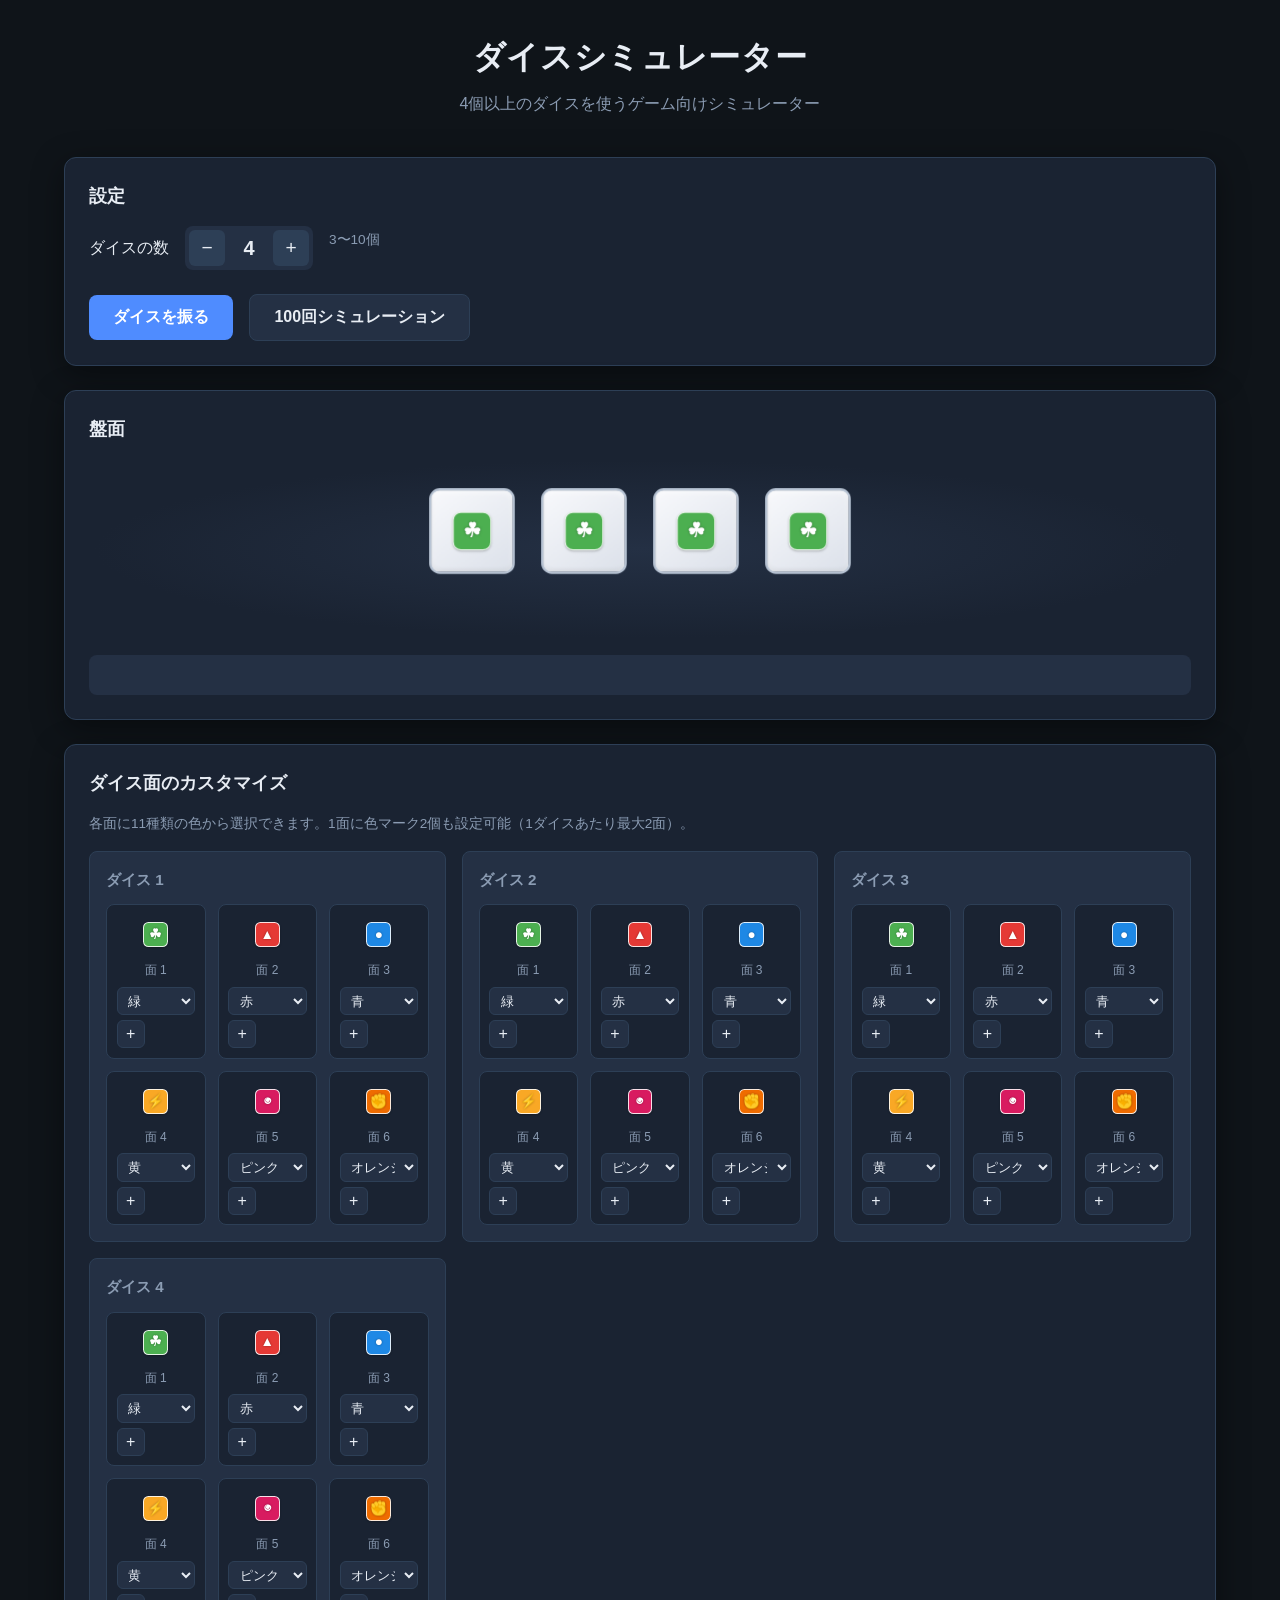
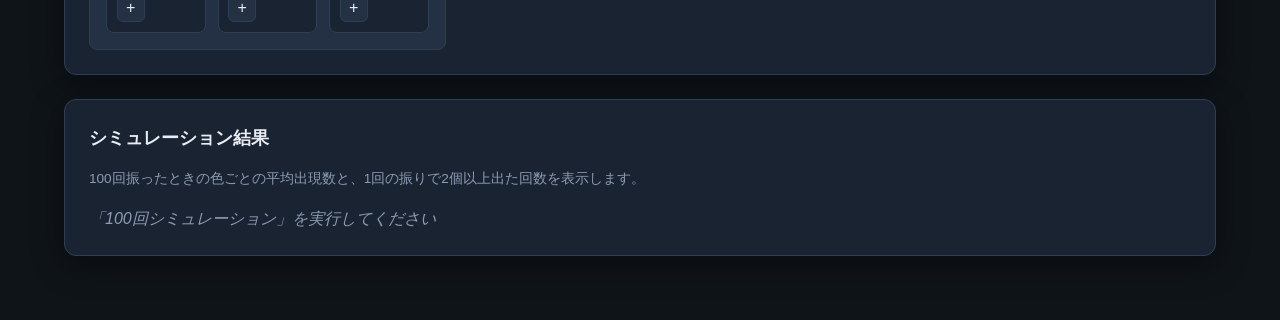
==== dev/pr-3/index.html @ c98450c9 "deploy: 8036ed8e3477fa24214ed1942aefc4ba9c5b0f12" ====
<!DOCTYPE html>
<html lang="ja">
<head>
  <meta charset="UTF-8">
  <meta name="viewport" content="width=device-width, initial-scale=1.0">
  <title>ダイスシミュレーター</title>
  <link rel="stylesheet" href="css/style.css">
</head>
<body>
  <div class="app">
    <header class="header">
      <h1>ダイスシミュレーター</h1>
      <p class="subtitle">4個以上のダイスを使うゲーム向けシミュレーター</p>
    </header>

    <main class="main">
      <section class="panel settings-panel">
        <h2>設定</h2>
        <div class="setting-row">
          <label for="dice-count">ダイスの数</label>
          <div class="dice-count-control">
            <button type="button" id="dice-count-minus" aria-label="ダイスを減らす">−</button>
            <output id="dice-count-display">4</output>
            <button type="button" id="dice-count-plus" aria-label="ダイスを増やす">+</button>
          </div>
          <span class="hint">3〜10個</span>
        </div>
        <button type="button" id="roll-btn" class="btn btn-primary">ダイスを振る</button>
        <button type="button" id="simulate-btn" class="btn btn-secondary">100回シミュレーション</button>
      </section>

      <section class="panel arena-panel">
        <h2>盤面</h2>
        <div id="dice-arena" class="dice-arena" aria-live="polite"></div>
        <div id="roll-result" class="roll-result"></div>
      </section>

      <section class="panel editor-panel">
        <h2>ダイス面のカスタマイズ</h2>
        <p class="hint">各面に11種類の色から選択できます。1面に色マーク2個も設定可能（1ダイスあたり最大2面）。</p>
        <div id="dice-editor" class="dice-editor"></div>
      </section>

      <section class="panel stats-panel">
        <h2>シミュレーション結果</h2>
        <p class="hint">100回振ったときの色ごとの平均出現数と、1回の振りで2個以上出た回数を表示します。</p>
        <div id="stats-content" class="stats-content">
          <p class="stats-placeholder">「100回シミュレーション」を実行してください</p>
        </div>
      </section>
    </main>
  </div>

  <script type="module" src="js/app.js"></script>
</body>
</html>
---- dev/pr-3/css/style.css ----
:root {
  --bg: #0f1419;
  --surface: #1a2332;
  --surface-2: #243044;
  --border: #2d3f56;
  --text: #e8edf4;
  --text-muted: #8b9cb3;
  --accent: #4f8cff;
  --accent-hover: #6ba0ff;
  --success: #3dd68c;
  --radius: 12px;
  --shadow: 0 8px 32px rgba(0, 0, 0, 0.4);
}

*,
*::before,
*::after {
  box-sizing: border-box;
  margin: 0;
  padding: 0;
}

body {
  font-family: 'Segoe UI', 'Hiragino Sans', 'Hiragino Kaku Gothic ProN', Meiryo, sans-serif;
  background: var(--bg);
  color: var(--text);
  line-height: 1.6;
  min-height: 100vh;
}

.app {
  max-width: 1200px;
  margin: 0 auto;
  padding: 2rem 1.5rem 4rem;
}

.header {
  text-align: center;
  margin-bottom: 2.5rem;
}

.header h1 {
  font-size: 2rem;
  font-weight: 700;
  letter-spacing: 0.02em;
}

.subtitle {
  color: var(--text-muted);
  margin-top: 0.5rem;
}

.main {
  display: flex;
  flex-direction: column;
  gap: 1.5rem;
}

.panel {
  background: var(--surface);
  border: 1px solid var(--border);
  border-radius: var(--radius);
  padding: 1.5rem;
  box-shadow: var(--shadow);
}

.panel h2 {
  font-size: 1.1rem;
  margin-bottom: 1rem;
  color: var(--text);
}

.hint {
  font-size: 0.85rem;
  color: var(--text-muted);
  margin-bottom: 1rem;
}

.setting-row {
  display: flex;
  align-items: center;
  gap: 1rem;
  margin-bottom: 1.25rem;
  flex-wrap: wrap;
}

.dice-count-control {
  display: flex;
  align-items: center;
  gap: 0.5rem;
  background: var(--surface-2);
  border-radius: 8px;
  padding: 0.25rem;
}

.dice-count-control button {
  width: 36px;
  height: 36px;
  border: none;
  background: var(--border);
  color: var(--text);
  border-radius: 6px;
  font-size: 1.2rem;
  cursor: pointer;
  transition: background 0.15s;
}

.dice-count-control button:hover:not(:disabled) {
  background: var(--accent);
}

.dice-count-control button:disabled {
  opacity: 0.35;
  cursor: not-allowed;
}

#dice-count-display {
  min-width: 2rem;
  text-align: center;
  font-size: 1.25rem;
  font-weight: 600;
}

.btn {
  border: none;
  border-radius: 8px;
  padding: 0.75rem 1.5rem;
  font-size: 1rem;
  font-weight: 600;
  cursor: pointer;
  transition: background 0.15s, transform 0.1s;
  margin-right: 0.75rem;
  margin-top: 0.25rem;
}

.btn:active:not(:disabled) {
  transform: scale(0.97);
}

.btn:disabled {
  opacity: 0.5;
  cursor: not-allowed;
}

.btn-primary {
  background: var(--accent);
  color: #fff;
}

.btn-primary:hover:not(:disabled) {
  background: var(--accent-hover);
}

.btn-secondary {
  background: var(--surface-2);
  color: var(--text);
  border: 1px solid var(--border);
}

.btn-secondary:hover:not(:disabled) {
  background: var(--border);
}

.btn-icon {
  width: 28px;
  height: 28px;
  border: 1px solid var(--border);
  background: var(--surface-2);
  color: var(--text);
  border-radius: 6px;
  cursor: pointer;
  font-size: 1rem;
  line-height: 1;
}

.btn-icon:hover {
  background: var(--border);
}

/* Dice arena */
.dice-arena {
  display: flex;
  flex-wrap: wrap;
  justify-content: center;
  gap: 2rem;
  min-height: 180px;
  padding: 2rem 1rem;
  perspective: 800px;
  background: radial-gradient(ellipse at center, var(--surface-2) 0%, var(--surface) 70%);
  border-radius: 8px;
}

.dice-wrapper {
  width: 80px;
  height: 80px;
  perspective: 600px;
}

.dice-cube {
  width: 100%;
  height: 100%;
  position: relative;
  transform-style: preserve-3d;
}

.dice-cube.is-rolling {
  animation: wobble 0.3s ease-in-out infinite alternate;
}

@keyframes wobble {
  from { filter: brightness(1); }
  to { filter: brightness(1.15); }
}

.dice-face {
  position: absolute;
  width: 80px;
  height: 80px;
  background: linear-gradient(145deg, #f8f9fc, #dce1ea);
  border: 2px solid #b8c4d4;
  border-radius: 10px;
  display: flex;
  align-items: center;
  justify-content: center;
  backface-visibility: hidden;
  box-shadow: inset 0 2px 6px rgba(255, 255, 255, 0.6), inset 0 -2px 4px rgba(0, 0, 0, 0.08);
}

.dice-face.front  { transform: rotateY(0deg) translateZ(40px); }
.dice-face.back   { transform: rotateY(180deg) translateZ(40px); }
.dice-face.right  { transform: rotateY(90deg) translateZ(40px); }
.dice-face.left   { transform: rotateY(-90deg) translateZ(40px); }
.dice-face.top    { transform: rotateX(90deg) translateZ(40px); }
.dice-face.bottom { transform: rotateX(-90deg) translateZ(40px); }

.roll-result {
  margin-top: 1rem;
  padding: 0.75rem 1rem;
  background: var(--surface-2);
  border-radius: 8px;
  font-size: 0.95rem;
  min-height: 2.5rem;
}

/* Marks — エネルギータイプ風の色付きアイコン */
.mark {
  display: inline-flex;
  align-items: center;
  justify-content: center;
  line-height: 1;
  background: var(--mark-color, #888);
  border: 1.5px solid rgba(255, 255, 255, 0.85);
  border-radius: 22%;
  box-shadow: 0 1px 2px rgba(0, 0, 0, 0.25);
  vertical-align: middle;
}

.mark-symbol {
  color: #fff;
  font-weight: 700;
  font-variant-emoji: text;
  filter: drop-shadow(0 0 1px rgba(0, 0, 0, 0.35));
  line-height: 1;
}

.mark-sm {
  width: 1.15rem;
  height: 1.15rem;
  font-size: 0.65rem;
}

.mark-md {
  width: 1.55rem;
  height: 1.55rem;
  font-size: 0.85rem;
}

.mark-lg {
  width: 2.2rem;
  height: 2.2rem;
  font-size: 1.15rem;
}

.face-marks {
  display: flex;
  align-items: center;
  justify-content: center;
  gap: 0.15rem;
}

.face-marks.double {
  flex-direction: column;
  gap: 0.1rem;
}

/* Editor */
.dice-editor {
  display: grid;
  grid-template-columns: repeat(auto-fill, minmax(320px, 1fr));
  gap: 1rem;
}

.die-card {
  background: var(--surface-2);
  border: 1px solid var(--border);
  border-radius: 8px;
  padding: 1rem;
}

.die-card h3 {
  font-size: 0.95rem;
  margin-bottom: 0.75rem;
  color: var(--text-muted);
}

.faces-grid {
  display: grid;
  grid-template-columns: repeat(3, 1fr);
  gap: 0.75rem;
}

.face-editor {
  background: var(--surface);
  border: 1px solid var(--border);
  border-radius: 8px;
  padding: 0.6rem;
  display: flex;
  flex-direction: column;
  align-items: center;
  gap: 0.4rem;
}

.face-preview {
  min-height: 2.5rem;
  display: flex;
  align-items: center;
  justify-content: center;
}

.face-label {
  font-size: 0.75rem;
  color: var(--text-muted);
}

.mark-controls {
  display: flex;
  flex-direction: column;
  gap: 0.3rem;
  width: 100%;
}

.mark-select {
  width: 100%;
  padding: 0.3rem 0.4rem;
  background: var(--surface-2);
  border: 1px solid var(--border);
  border-radius: 6px;
  color: var(--text);
  font-size: 0.8rem;
  cursor: pointer;
}

/* Stats */
.stats-placeholder {
  color: var(--text-muted);
  font-style: italic;
}

.stats-table {
  width: 100%;
  border-collapse: collapse;
  font-size: 0.9rem;
}

.stats-table th,
.stats-table td {
  padding: 0.6rem 0.75rem;
  text-align: left;
  border-bottom: 1px solid var(--border);
}

.stats-table th {
  color: var(--text-muted);
  font-weight: 500;
  font-size: 0.8rem;
}

.stats-mark {
  display: flex;
  align-items: center;
  gap: 0.5rem;
}

.stats-num {
  text-align: right;
  font-variant-numeric: tabular-nums;
}

@media (max-width: 600px) {
  .app { padding: 1rem; }
  .header h1 { font-size: 1.5rem; }
  .faces-grid { grid-template-columns: repeat(2, 1fr); }
  .dice-wrapper { width: 64px; height: 64px; }
  .dice-face { width: 64px; height: 64px; }
  .dice-face.front  { transform: rotateY(0deg) translateZ(32px); }
  .dice-face.back   { transform: rotateY(180deg) translateZ(32px); }
  .dice-face.right  { transform: rotateY(90deg) translateZ(32px); }
  .dice-face.left   { transform: rotateY(-90deg) translateZ(32px); }
  .dice-face.top    { transform: rotateX(90deg) translateZ(32px); }
  .dice-face.bottom { transform: rotateX(-90deg) translateZ(32px); }
}
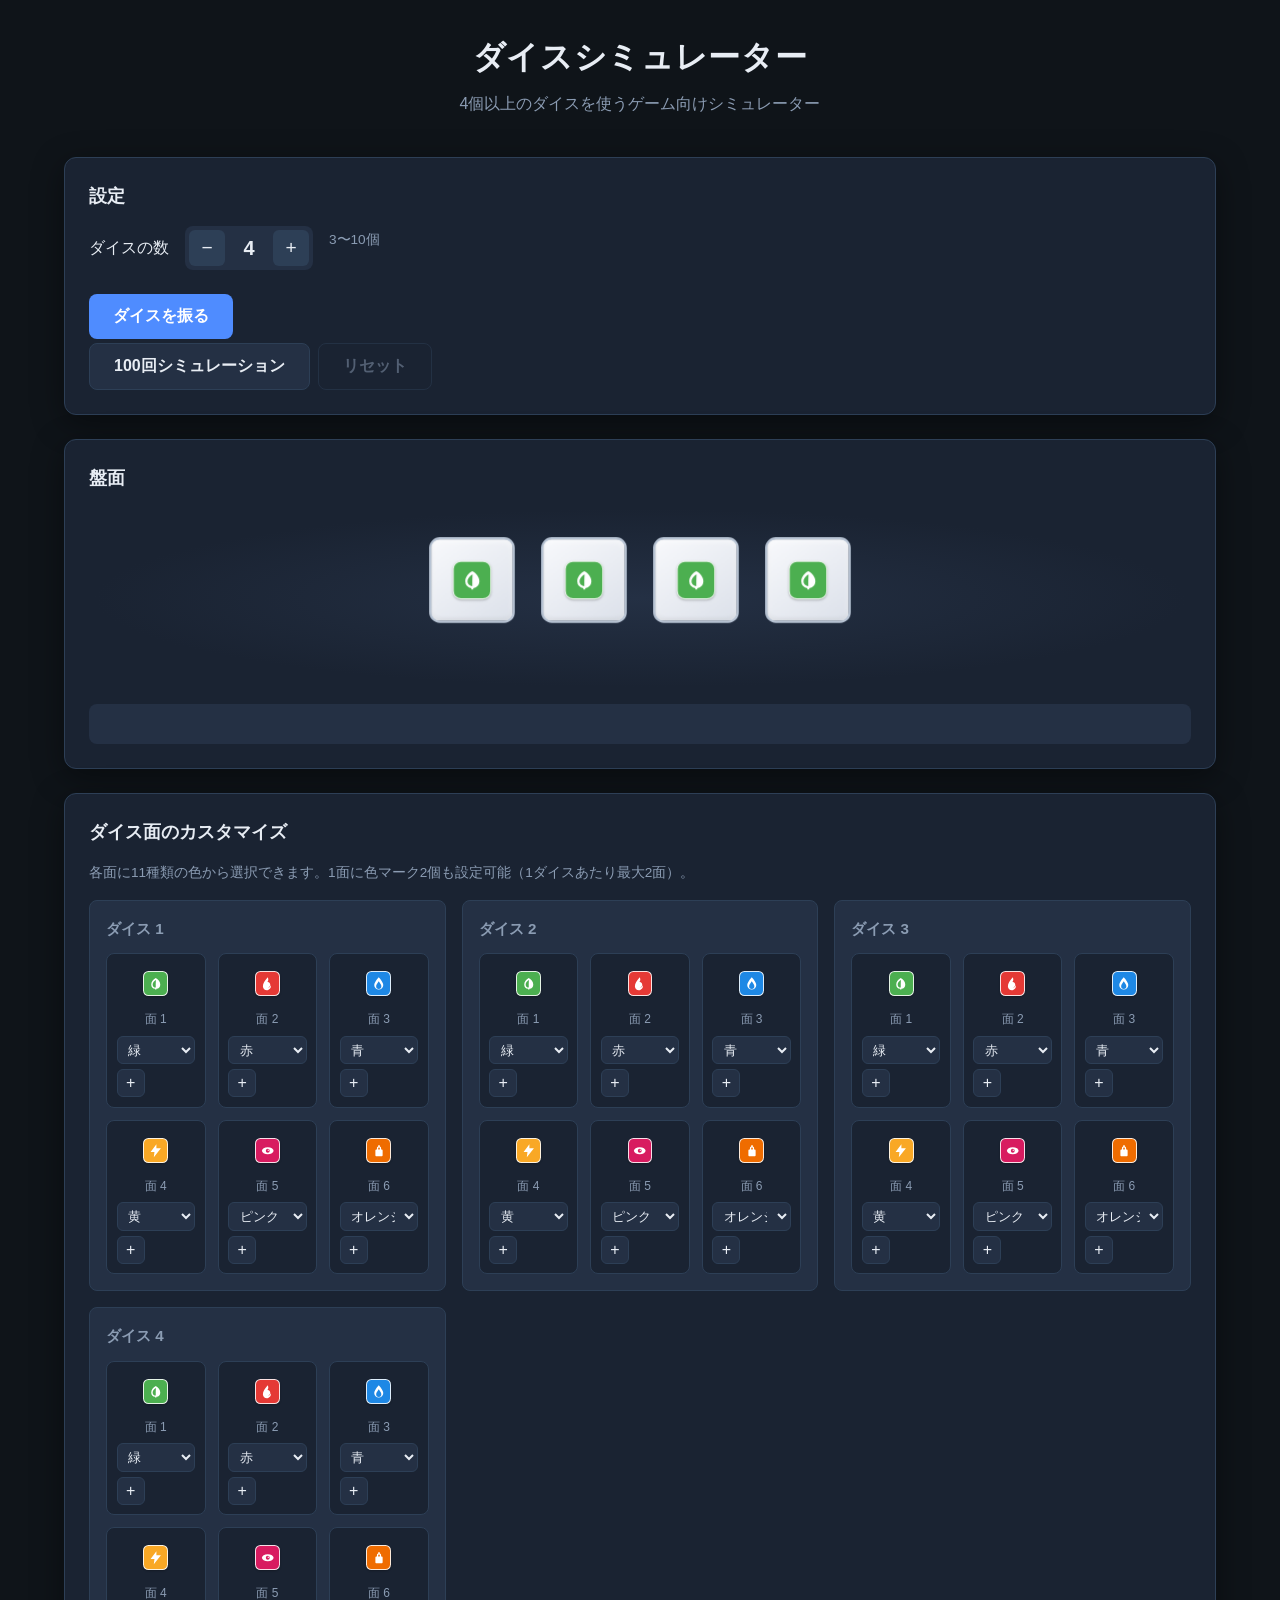
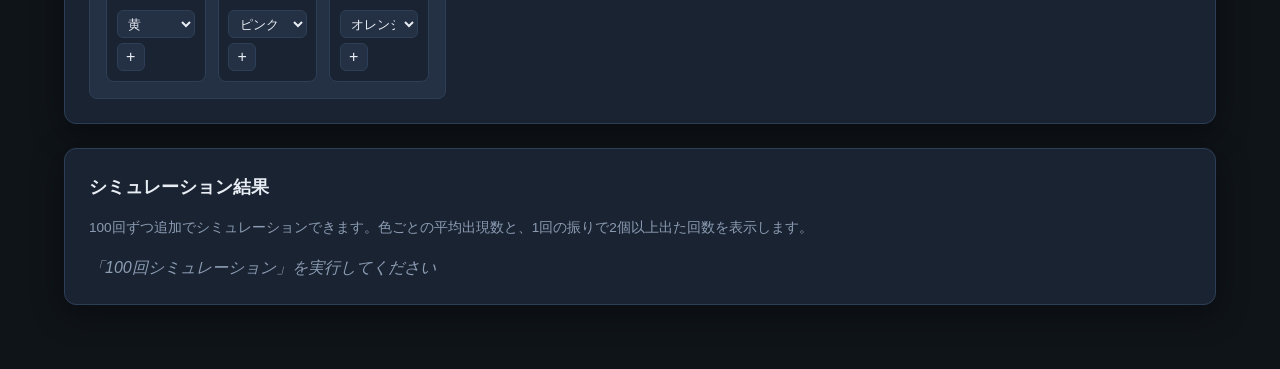
==== commit 512f71d6: "deploy: 4778537f25ef6e468073eb743e9025375506c1d9" ====
--- a/dev/pr-3/index.html
+++ b/dev/pr-3/index.html
@@ -26,7 +26,10 @@
           <span class="hint">3〜10個</span>
         </div>
         <button type="button" id="roll-btn" class="btn btn-primary">ダイスを振る</button>
-        <button type="button" id="simulate-btn" class="btn btn-secondary">100回シミュレーション</button>
+        <div class="btn-row">
+          <button type="button" id="simulate-btn" class="btn btn-secondary">100回シミュレーション</button>
+          <button type="button" id="reset-sim-btn" class="btn btn-ghost" disabled>リセット</button>
+        </div>
       </section>
 
       <section class="panel arena-panel">
@@ -43,7 +46,7 @@
 
       <section class="panel stats-panel">
         <h2>シミュレーション結果</h2>
-        <p class="hint">100回振ったときの色ごとの平均出現数と、1回の振りで2個以上出た回数を表示します。</p>
+        <p class="hint" id="stats-hint">100回ずつ追加でシミュレーションできます。色ごとの平均出現数と、1回の振りで2個以上出た回数を表示します。</p>
         <div id="stats-content" class="stats-content">
           <p class="stats-placeholder">「100回シミュレーション」を実行してください</p>
         </div>
--- a/dev/pr-3/css/style.css
+++ b/dev/pr-3/css/style.css
@@ -161,6 +161,29 @@
   background: var(--border);
 }
 
+.btn-ghost {
+  background: transparent;
+  color: var(--text-muted);
+  border: 1px solid var(--border);
+}
+
+.btn-ghost:hover:not(:disabled) {
+  color: var(--text);
+  background: var(--surface-2);
+}
+
+.btn-row {
+  display: flex;
+  flex-wrap: wrap;
+  gap: 0.5rem;
+  margin-top: 0.25rem;
+}
+
+.btn-row .btn {
+  margin-right: 0;
+  margin-top: 0;
+}
+
 .btn-icon {
   width: 28px;
   height: 28px;
@@ -253,32 +276,28 @@
   border-radius: 22%;
   box-shadow: 0 1px 2px rgba(0, 0, 0, 0.25);
   vertical-align: middle;
-}
-
-.mark-symbol {
-  color: #fff;
-  font-weight: 700;
-  font-variant-emoji: text;
-  filter: drop-shadow(0 0 1px rgba(0, 0, 0, 0.35));
-  line-height: 1;
+  flex-shrink: 0;
+}
+
+.mark-icon {
+  width: 68%;
+  height: 68%;
+  display: block;
 }
 
 .mark-sm {
   width: 1.15rem;
   height: 1.15rem;
-  font-size: 0.65rem;
 }
 
 .mark-md {
   width: 1.55rem;
   height: 1.55rem;
-  font-size: 0.85rem;
 }
 
 .mark-lg {
   width: 2.2rem;
   height: 2.2rem;
-  font-size: 1.15rem;
 }
 
 .face-marks {
@@ -366,6 +385,17 @@
   font-style: italic;
 }
 
+.stats-summary {
+  margin-bottom: 0.75rem;
+  color: var(--text-muted);
+  font-size: 0.9rem;
+}
+
+.stats-summary strong {
+  color: var(--text);
+  font-variant-numeric: tabular-nums;
+}
+
 .stats-table {
   width: 100%;
   border-collapse: collapse;
@@ -385,15 +415,52 @@
   font-size: 0.8rem;
 }
 
-.stats-mark {
-  display: flex;
-  align-items: center;
-  gap: 0.5rem;
-}
-
-.stats-num {
+.stats-table th.stats-num,
+.stats-table td.stats-num {
   text-align: right;
   font-variant-numeric: tabular-nums;
+}
+
+.sort-btn {
+  display: inline-flex;
+  align-items: center;
+  gap: 0.35rem;
+  width: 100%;
+  padding: 0;
+  border: none;
+  background: transparent;
+  color: inherit;
+  font: inherit;
+  cursor: pointer;
+  text-align: left;
+  justify-content: flex-start;
+}
+
+.stats-table th.stats-num .sort-btn {
+  text-align: right;
+  justify-content: flex-end;
+}
+
+.sort-btn:hover,
+.sort-btn.is-active {
+  color: var(--text);
+}
+
+.sort-indicator {
+  display: inline-block;
+  min-width: 0.75em;
+  font-size: 0.7em;
+  opacity: 0.35;
+}
+
+.sort-indicator.is-active {
+  opacity: 1;
+}
+
+.stats-mark {
+  display: flex;
+  align-items: center;
+  gap: 0.5rem;
 }
 
 @media (max-width: 600px) {
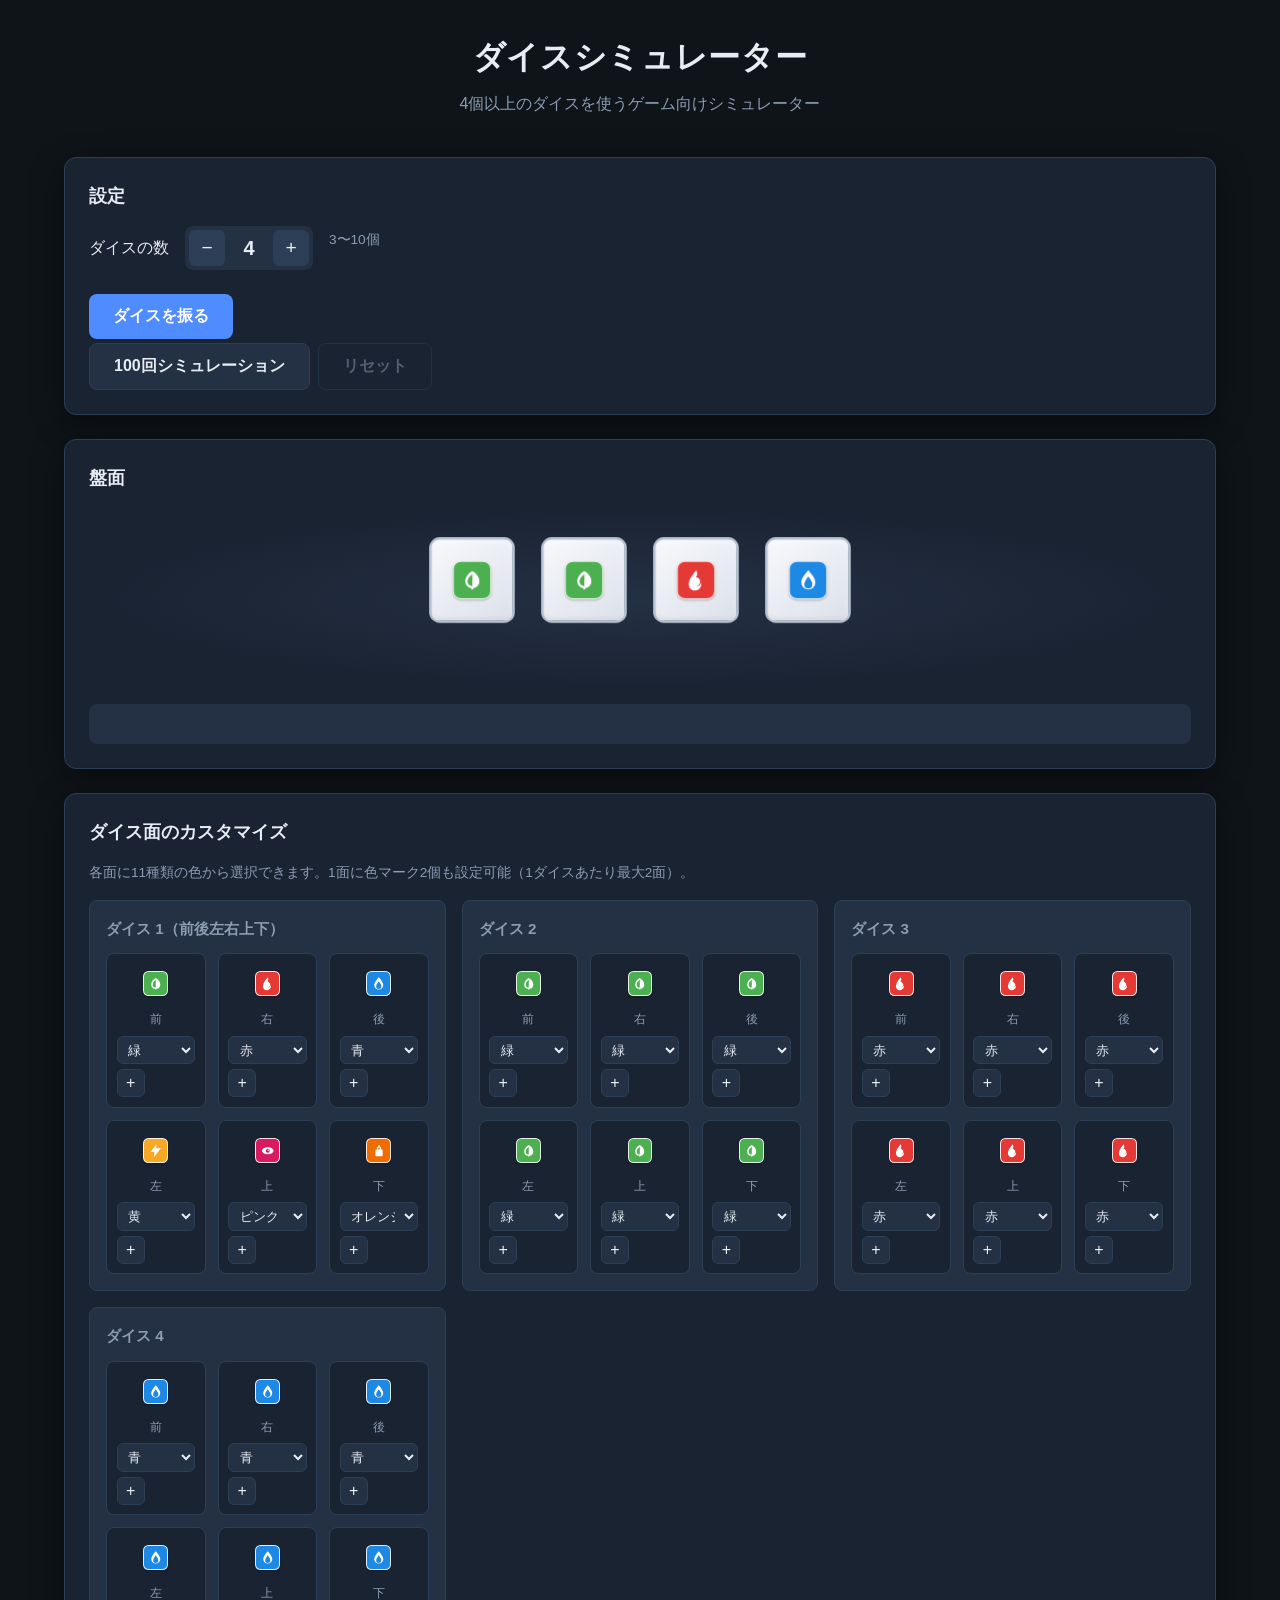
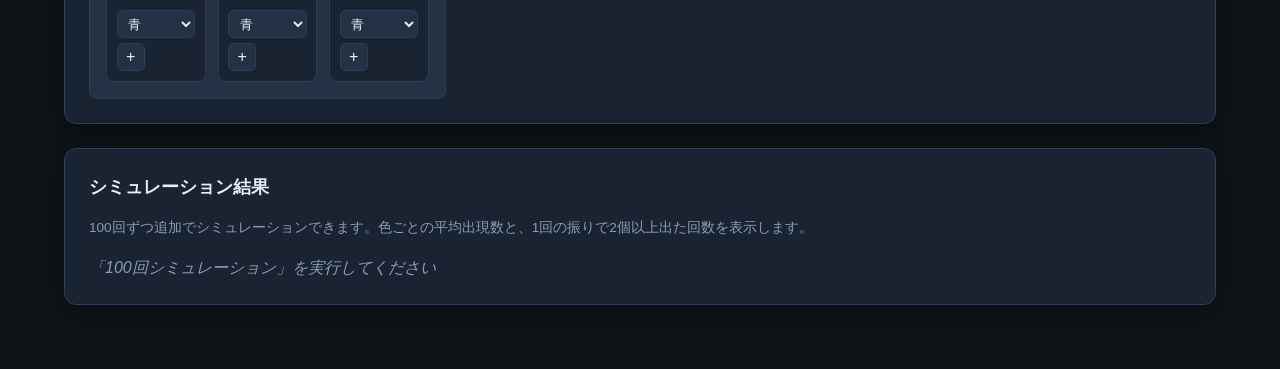
==== commit d899f9cb: "deploy: 333ec55b3cbae9e6cc89f39e3c0ce170b7e0db14" ====
--- a/dev/pr-3/index.html
+++ b/dev/pr-3/index.html
@@ -2,7 +2,7 @@
 <html lang="ja">
 <head>
   <meta charset="UTF-8">
-  <meta name="viewport" content="width=device-width, initial-scale=1.0">
+  <meta name="viewport" content="width=device-width, initial-scale=1, viewport-fit=cover">
   <title>ダイスシミュレーター</title>
   <link rel="stylesheet" href="css/style.css">
 </head>
--- a/dev/pr-3/css/style.css
+++ b/dev/pr-3/css/style.css
@@ -20,12 +20,33 @@
   padding: 0;
 }
 
+html {
+  /* ダブルタップによる拡大を無効化（ピンチズームは維持） */
+  touch-action: manipulation;
+}
+
 body {
   font-family: 'Segoe UI', 'Hiragino Sans', 'Hiragino Kaku Gothic ProN', Meiryo, sans-serif;
   background: var(--bg);
   color: var(--text);
   line-height: 1.6;
   min-height: 100vh;
+  touch-action: manipulation;
+  -webkit-text-size-adjust: 100%;
+  text-size-adjust: 100%;
+}
+
+button,
+a,
+input,
+select,
+textarea,
+label,
+.btn,
+.btn-icon,
+.sort-btn,
+.dice-count-control button {
+  touch-action: manipulation;
 }
 
 .app {
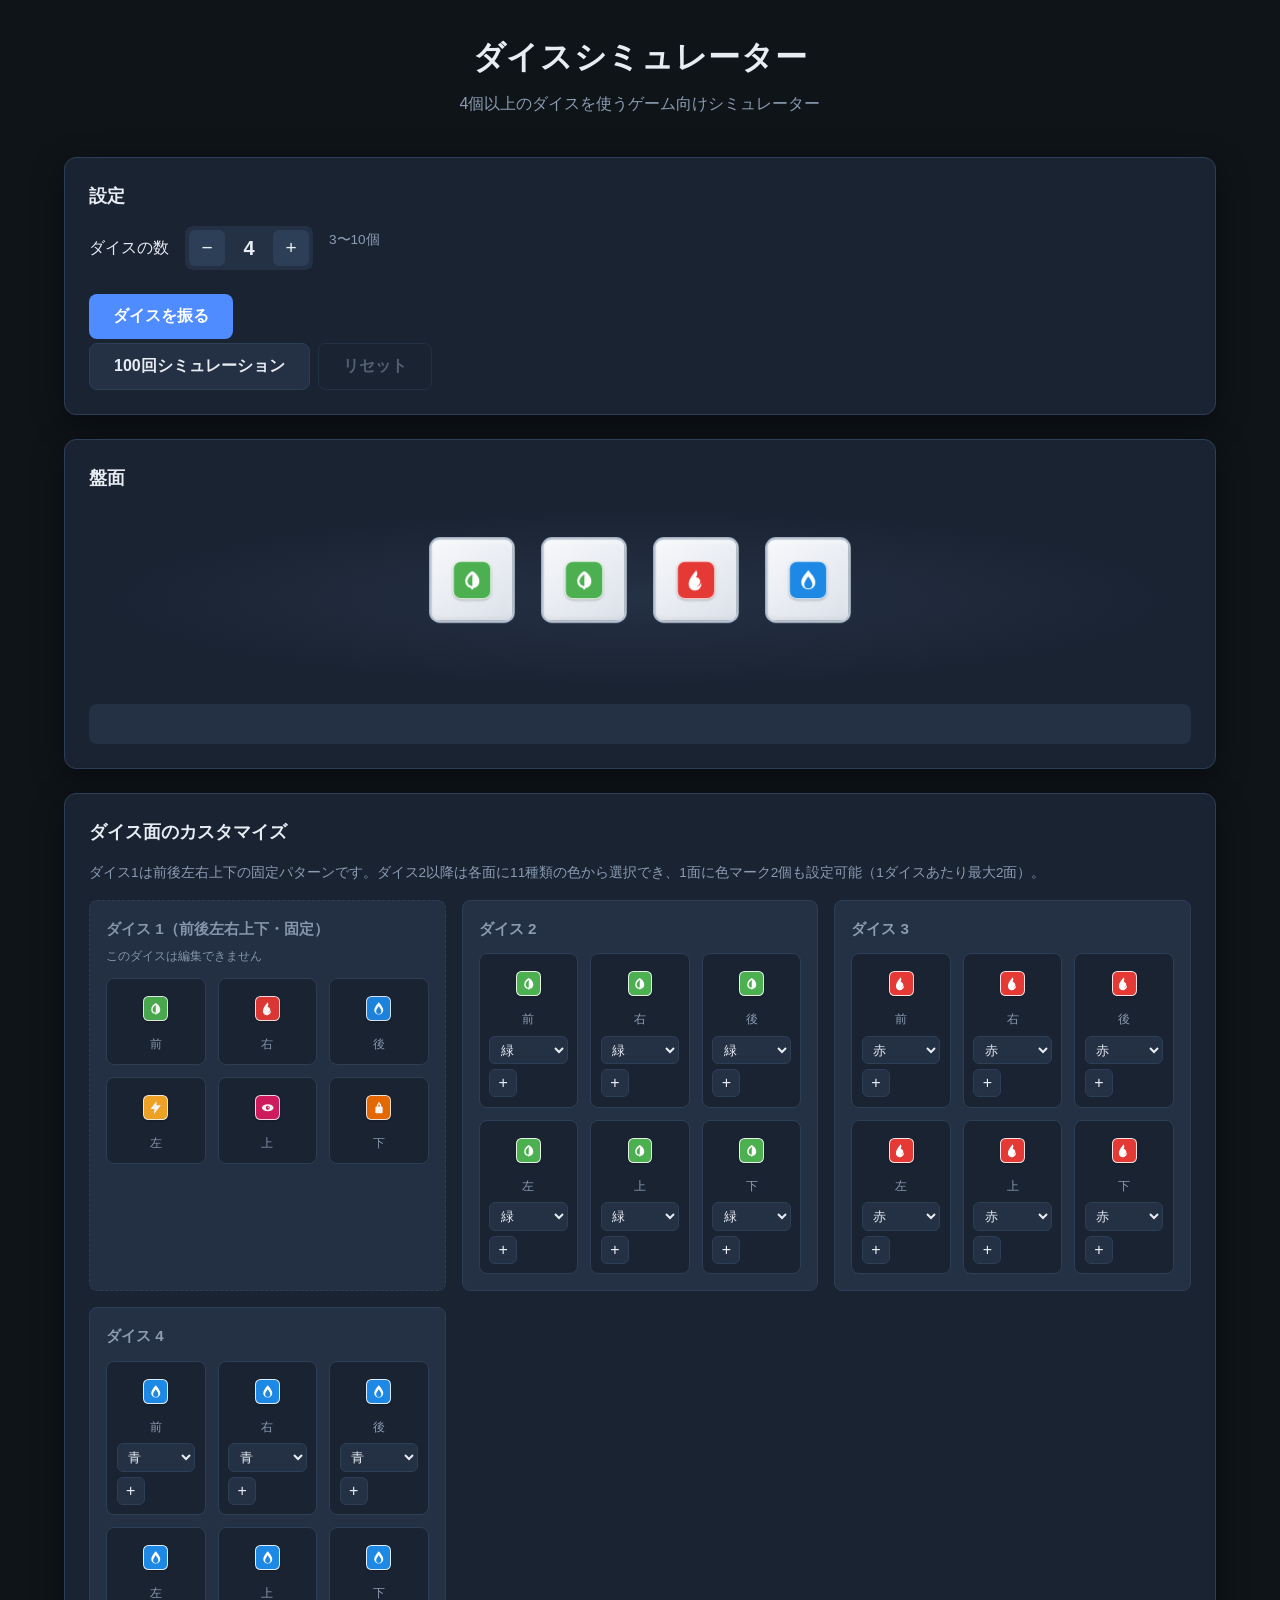
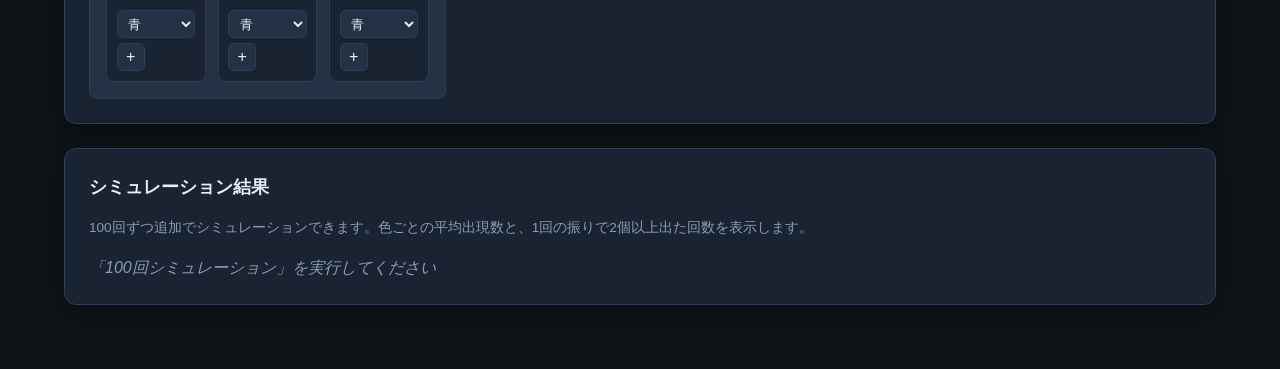
==== commit 6a77f61e: "deploy: b417d569d869094aebbf66d769b85bde549632a0" ====
--- a/dev/pr-3/index.html
+++ b/dev/pr-3/index.html
@@ -40,7 +40,7 @@
 
       <section class="panel editor-panel">
         <h2>ダイス面のカスタマイズ</h2>
-        <p class="hint">各面に11種類の色から選択できます。1面に色マーク2個も設定可能（1ダイスあたり最大2面）。</p>
+        <p class="hint">ダイス1は前後左右上下の固定パターンです。ダイス2以降は各面に11種類の色から選択でき、1面に色マーク2個も設定可能（1ダイスあたり最大2面）。</p>
         <div id="dice-editor" class="dice-editor"></div>
       </section>
 
--- a/dev/pr-3/css/style.css
+++ b/dev/pr-3/css/style.css
@@ -353,6 +353,17 @@
   color: var(--text-muted);
 }
 
+.die-card-fixed {
+  border-style: dashed;
+  opacity: 0.95;
+}
+
+.die-fixed-hint {
+  font-size: 0.75rem;
+  color: var(--text-muted);
+  margin: -0.4rem 0 0.75rem;
+}
+
 .faces-grid {
   display: grid;
   grid-template-columns: repeat(3, 1fr);
